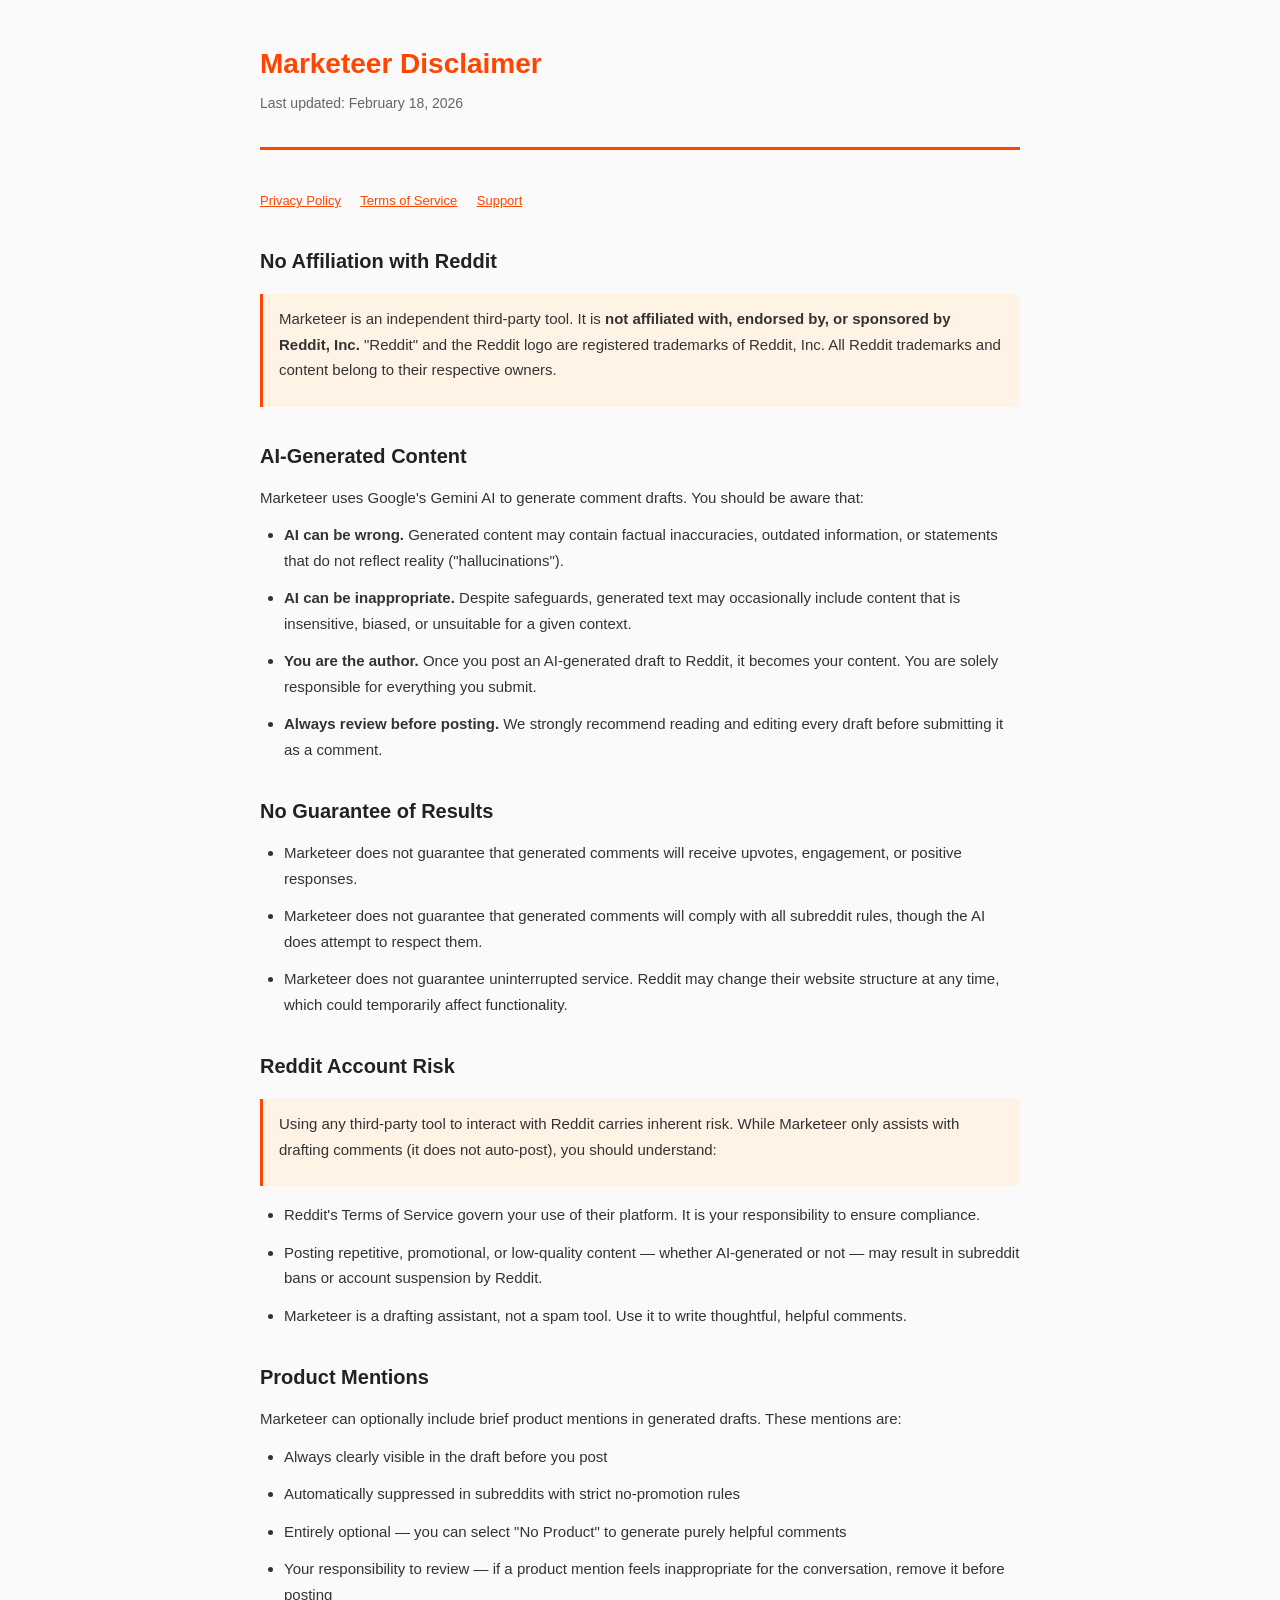
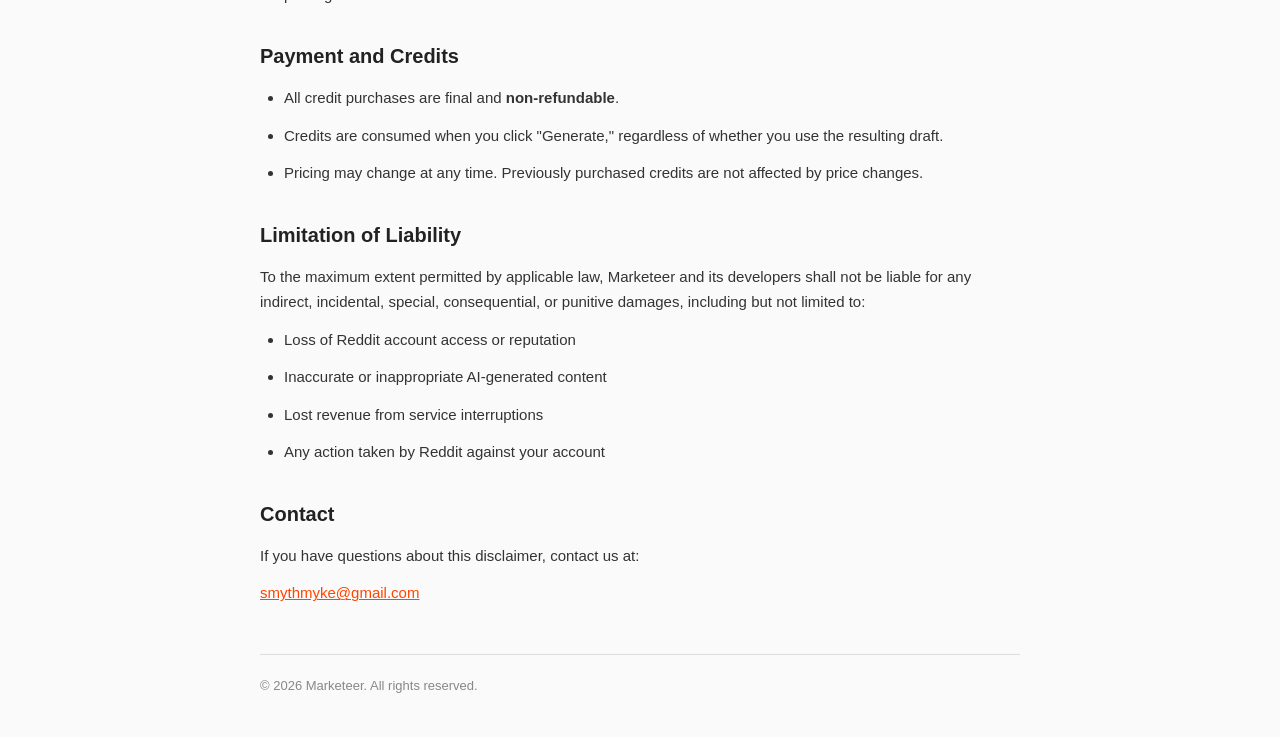
==== docs/disclaimer.html @ 3c76d493 "Add disclaimer and support pages, rebrand R → M, lock extension ID - Changed FAB button and all UI r" ====
<!DOCTYPE html>
<html lang="en">
<head>
    <meta charset="UTF-8">
    <meta name="viewport" content="width=device-width, initial-scale=1.0">
    <title>Disclaimer - Marketeer</title>
    <style>
        * { margin: 0; padding: 0; box-sizing: border-box; }
        body {
            font-family: -apple-system, BlinkMacSystemFont, 'Segoe UI', Roboto, sans-serif;
            line-height: 1.7;
            color: #333;
            max-width: 800px;
            margin: 0 auto;
            padding: 40px 20px;
            background: #fafafa;
        }
        header {
            border-bottom: 3px solid #ff4500;
            padding-bottom: 20px;
            margin-bottom: 40px;
        }
        h1 {
            color: #ff4500;
            font-size: 28px;
            margin-bottom: 4px;
        }
        .subtitle {
            color: #666;
            font-size: 14px;
        }
        h2 {
            color: #222;
            font-size: 20px;
            margin-top: 32px;
            margin-bottom: 12px;
        }
        p, li {
            margin-bottom: 12px;
            font-size: 15px;
        }
        ul {
            padding-left: 24px;
        }
        .highlight {
            background: #fff3e6;
            border-left: 3px solid #ff4500;
            padding: 12px 16px;
            margin: 16px 0;
            border-radius: 0 4px 4px 0;
        }
        footer {
            margin-top: 48px;
            padding-top: 20px;
            border-top: 1px solid #ddd;
            color: #888;
            font-size: 13px;
        }
        a { color: #ff4500; }
        .nav { margin-bottom: 24px; font-size: 13px; }
        .nav a { margin-right: 16px; }
    </style>
</head>
<body>
    <header>
        <h1>Marketeer Disclaimer</h1>
        <p class="subtitle">Last updated: February 18, 2026</p>
    </header>

    <div class="nav">
        <a href="privacy-policy.html">Privacy Policy</a>
        <a href="terms-of-service.html">Terms of Service</a>
        <a href="support.html">Support</a>
    </div>

    <h2>No Affiliation with Reddit</h2>
    <div class="highlight">
        <p>Marketeer is an independent third-party tool. It is <strong>not affiliated with, endorsed by, or sponsored by Reddit, Inc.</strong> "Reddit" and the Reddit logo are registered trademarks of Reddit, Inc. All Reddit trademarks and content belong to their respective owners.</p>
    </div>

    <h2>AI-Generated Content</h2>
    <p>Marketeer uses Google's Gemini AI to generate comment drafts. You should be aware that:</p>
    <ul>
        <li><strong>AI can be wrong.</strong> Generated content may contain factual inaccuracies, outdated information, or statements that do not reflect reality ("hallucinations").</li>
        <li><strong>AI can be inappropriate.</strong> Despite safeguards, generated text may occasionally include content that is insensitive, biased, or unsuitable for a given context.</li>
        <li><strong>You are the author.</strong> Once you post an AI-generated draft to Reddit, it becomes your content. You are solely responsible for everything you submit.</li>
        <li><strong>Always review before posting.</strong> We strongly recommend reading and editing every draft before submitting it as a comment.</li>
    </ul>

    <h2>No Guarantee of Results</h2>
    <ul>
        <li>Marketeer does not guarantee that generated comments will receive upvotes, engagement, or positive responses.</li>
        <li>Marketeer does not guarantee that generated comments will comply with all subreddit rules, though the AI does attempt to respect them.</li>
        <li>Marketeer does not guarantee uninterrupted service. Reddit may change their website structure at any time, which could temporarily affect functionality.</li>
    </ul>

    <h2>Reddit Account Risk</h2>
    <div class="highlight">
        <p>Using any third-party tool to interact with Reddit carries inherent risk. While Marketeer only assists with drafting comments (it does not auto-post), you should understand:</p>
    </div>
    <ul>
        <li>Reddit's Terms of Service govern your use of their platform. It is your responsibility to ensure compliance.</li>
        <li>Posting repetitive, promotional, or low-quality content — whether AI-generated or not — may result in subreddit bans or account suspension by Reddit.</li>
        <li>Marketeer is a drafting assistant, not a spam tool. Use it to write thoughtful, helpful comments.</li>
    </ul>

    <h2>Product Mentions</h2>
    <p>Marketeer can optionally include brief product mentions in generated drafts. These mentions are:</p>
    <ul>
        <li>Always clearly visible in the draft before you post</li>
        <li>Automatically suppressed in subreddits with strict no-promotion rules</li>
        <li>Entirely optional — you can select "No Product" to generate purely helpful comments</li>
        <li>Your responsibility to review — if a product mention feels inappropriate for the conversation, remove it before posting</li>
    </ul>

    <h2>Payment and Credits</h2>
    <ul>
        <li>All credit purchases are final and <strong>non-refundable</strong>.</li>
        <li>Credits are consumed when you click "Generate," regardless of whether you use the resulting draft.</li>
        <li>Pricing may change at any time. Previously purchased credits are not affected by price changes.</li>
    </ul>

    <h2>Limitation of Liability</h2>
    <p>To the maximum extent permitted by applicable law, Marketeer and its developers shall not be liable for any indirect, incidental, special, consequential, or punitive damages, including but not limited to:</p>
    <ul>
        <li>Loss of Reddit account access or reputation</li>
        <li>Inaccurate or inappropriate AI-generated content</li>
        <li>Lost revenue from service interruptions</li>
        <li>Any action taken by Reddit against your account</li>
    </ul>

    <h2>Contact</h2>
    <p>If you have questions about this disclaimer, contact us at:</p>
    <p><a href="mailto:smythmyke@gmail.com">smythmyke@gmail.com</a></p>

    <footer>
        &copy; 2026 Marketeer. All rights reserved.
    </footer>
</body>
</html>
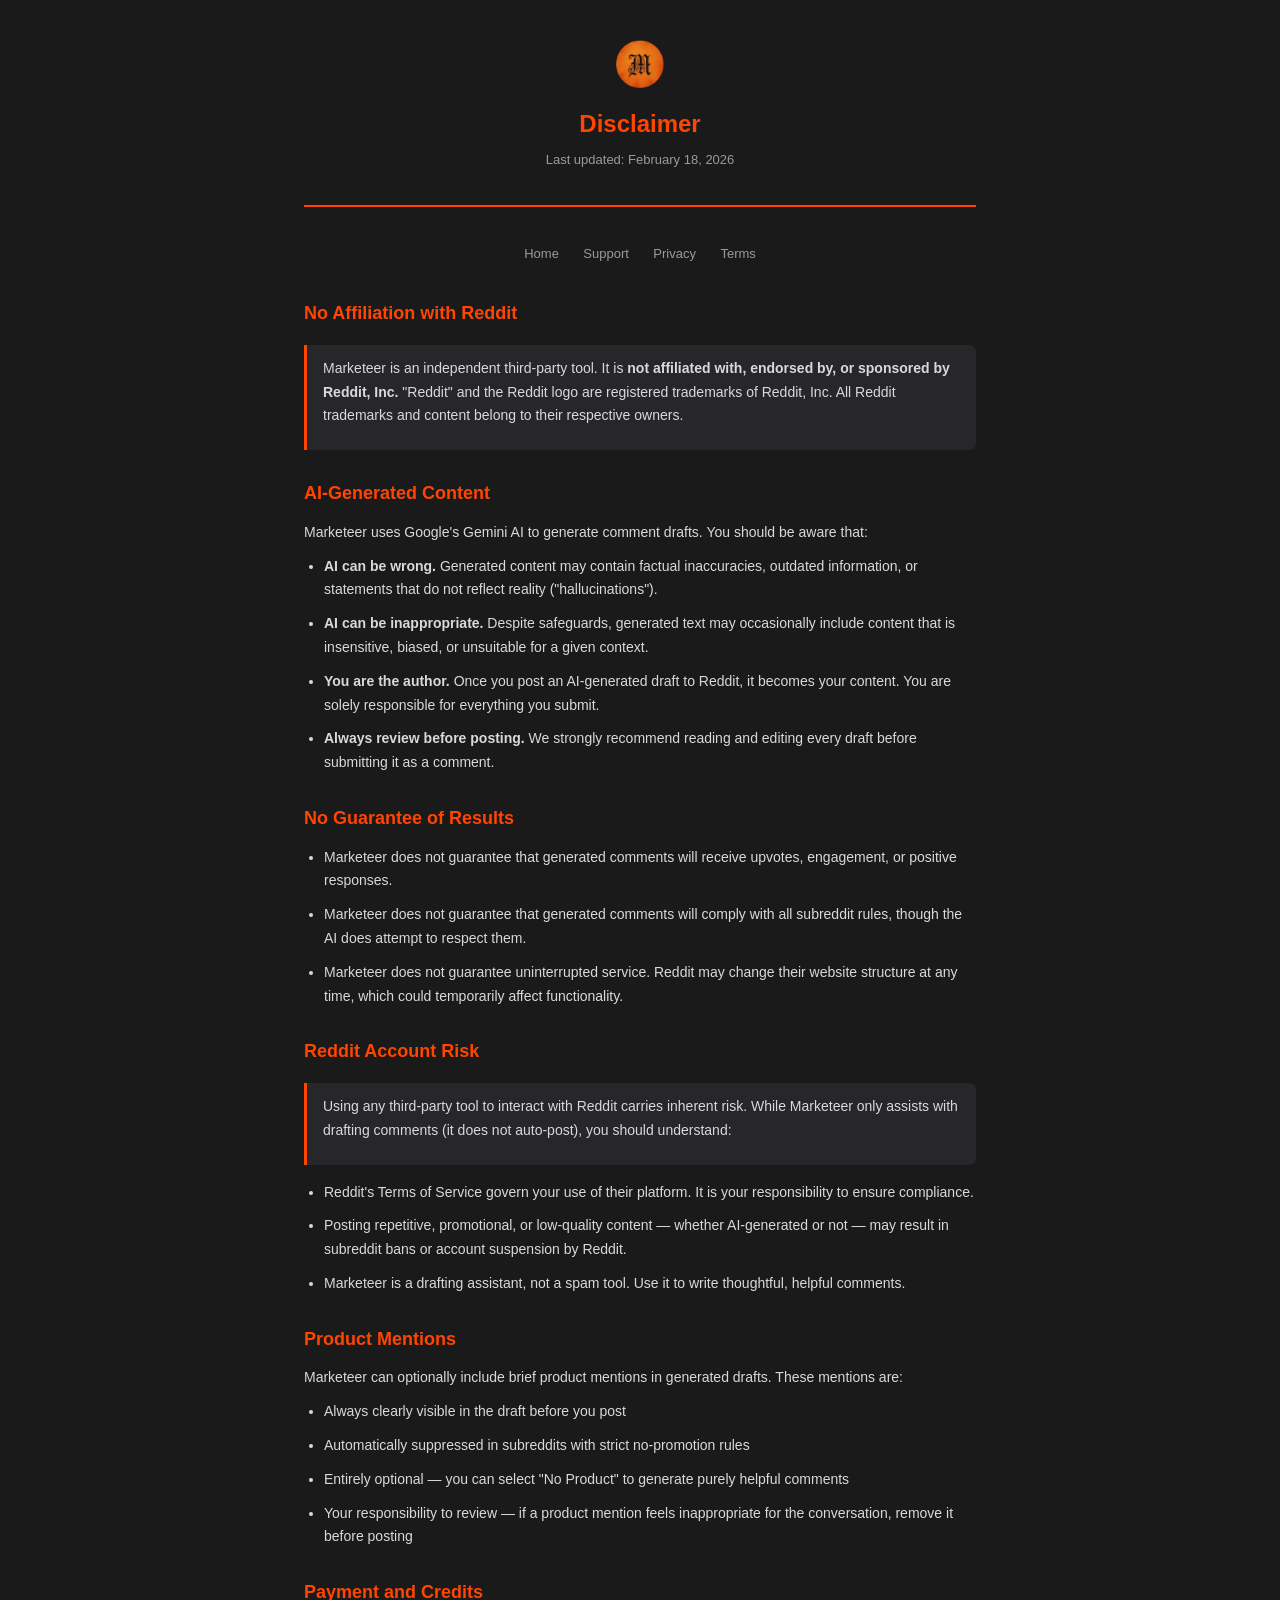
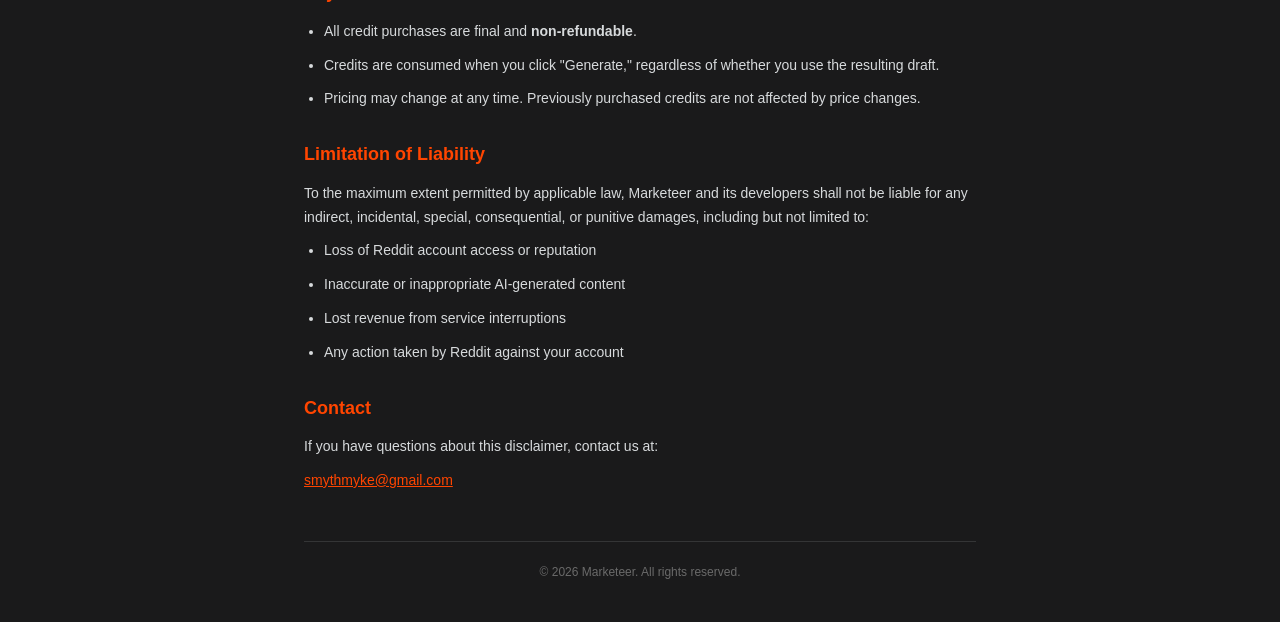
==== commit e07d8234: "Rebrand all public pages: dark theme, logo, consistent nav Co-Authored-By: Claude Opus 4.6 <noreply@" ====
--- a/docs/disclaimer.html
+++ b/docs/disclaimer.html
@@ -1,140 +1,122 @@
 <!DOCTYPE html>
 <html lang="en">
 <head>
-    <meta charset="UTF-8">
-    <meta name="viewport" content="width=device-width, initial-scale=1.0">
-    <title>Disclaimer - Marketeer</title>
-    <style>
-        * { margin: 0; padding: 0; box-sizing: border-box; }
-        body {
-            font-family: -apple-system, BlinkMacSystemFont, 'Segoe UI', Roboto, sans-serif;
-            line-height: 1.7;
-            color: #333;
-            max-width: 800px;
-            margin: 0 auto;
-            padding: 40px 20px;
-            background: #fafafa;
-        }
-        header {
-            border-bottom: 3px solid #ff4500;
-            padding-bottom: 20px;
-            margin-bottom: 40px;
-        }
-        h1 {
-            color: #ff4500;
-            font-size: 28px;
-            margin-bottom: 4px;
-        }
-        .subtitle {
-            color: #666;
-            font-size: 14px;
-        }
-        h2 {
-            color: #222;
-            font-size: 20px;
-            margin-top: 32px;
-            margin-bottom: 12px;
-        }
-        p, li {
-            margin-bottom: 12px;
-            font-size: 15px;
-        }
-        ul {
-            padding-left: 24px;
-        }
-        .highlight {
-            background: #fff3e6;
-            border-left: 3px solid #ff4500;
-            padding: 12px 16px;
-            margin: 16px 0;
-            border-radius: 0 4px 4px 0;
-        }
-        footer {
-            margin-top: 48px;
-            padding-top: 20px;
-            border-top: 1px solid #ddd;
-            color: #888;
-            font-size: 13px;
-        }
-        a { color: #ff4500; }
-        .nav { margin-bottom: 24px; font-size: 13px; }
-        .nav a { margin-right: 16px; }
-    </style>
+  <meta charset="UTF-8">
+  <meta name="viewport" content="width=device-width, initial-scale=1.0">
+  <title>Disclaimer - Marketeer</title>
+  <style>
+    * { margin: 0; padding: 0; box-sizing: border-box; }
+    body {
+      font-family: -apple-system, BlinkMacSystemFont, 'Segoe UI', Roboto, sans-serif;
+      background: #1a1a1b;
+      color: #d7dadc;
+      line-height: 1.7;
+    }
+    .page-wrap { max-width: 720px; margin: 0 auto; padding: 40px 24px; }
+    header { text-align: center; padding-bottom: 24px; margin-bottom: 32px; border-bottom: 2px solid #ff4500; }
+    .logo { width: 48px; height: 48px; margin-bottom: 8px; }
+    header h1 { font-size: 24px; color: #ff4500; margin-bottom: 4px; }
+    .subtitle { font-size: 13px; color: #9a9a9a; }
+    nav { text-align: center; margin-bottom: 32px; }
+    nav a { color: #9a9a9a; text-decoration: none; font-size: 13px; margin: 0 10px; transition: color 0.15s; }
+    nav a:hover { color: #ff4500; }
+    h2 { color: #ff4500; font-size: 18px; margin-top: 28px; margin-bottom: 12px; }
+    p, li { margin-bottom: 10px; font-size: 14px; }
+    ul { padding-left: 20px; }
+    a { color: #ff4500; }
+    .highlight {
+      background: #272729;
+      border-left: 3px solid #ff4500;
+      padding: 12px 16px;
+      margin: 16px 0;
+      border-radius: 0 6px 6px 0;
+    }
+    footer {
+      margin-top: 48px;
+      padding-top: 20px;
+      border-top: 1px solid #343536;
+      color: #6a6a6a;
+      font-size: 12px;
+      text-align: center;
+    }
+  </style>
 </head>
 <body>
+  <div class="page-wrap">
     <header>
-        <h1>Marketeer Disclaimer</h1>
-        <p class="subtitle">Last updated: February 18, 2026</p>
+      <a href="index.html"><img class="logo" src="icon128.png" alt="Marketeer"></a>
+      <h1>Disclaimer</h1>
+      <p class="subtitle">Last updated: February 18, 2026</p>
     </header>
 
-    <div class="nav">
-        <a href="privacy-policy.html">Privacy Policy</a>
-        <a href="terms-of-service.html">Terms of Service</a>
-        <a href="support.html">Support</a>
-    </div>
+    <nav>
+      <a href="index.html">Home</a>
+      <a href="support.html">Support</a>
+      <a href="privacy-policy.html">Privacy</a>
+      <a href="terms-of-service.html">Terms</a>
+    </nav>
 
     <h2>No Affiliation with Reddit</h2>
     <div class="highlight">
-        <p>Marketeer is an independent third-party tool. It is <strong>not affiliated with, endorsed by, or sponsored by Reddit, Inc.</strong> "Reddit" and the Reddit logo are registered trademarks of Reddit, Inc. All Reddit trademarks and content belong to their respective owners.</p>
+      <p>Marketeer is an independent third-party tool. It is <strong>not affiliated with, endorsed by, or sponsored by Reddit, Inc.</strong> "Reddit" and the Reddit logo are registered trademarks of Reddit, Inc. All Reddit trademarks and content belong to their respective owners.</p>
     </div>
 
     <h2>AI-Generated Content</h2>
     <p>Marketeer uses Google's Gemini AI to generate comment drafts. You should be aware that:</p>
     <ul>
-        <li><strong>AI can be wrong.</strong> Generated content may contain factual inaccuracies, outdated information, or statements that do not reflect reality ("hallucinations").</li>
-        <li><strong>AI can be inappropriate.</strong> Despite safeguards, generated text may occasionally include content that is insensitive, biased, or unsuitable for a given context.</li>
-        <li><strong>You are the author.</strong> Once you post an AI-generated draft to Reddit, it becomes your content. You are solely responsible for everything you submit.</li>
-        <li><strong>Always review before posting.</strong> We strongly recommend reading and editing every draft before submitting it as a comment.</li>
+      <li><strong>AI can be wrong.</strong> Generated content may contain factual inaccuracies, outdated information, or statements that do not reflect reality ("hallucinations").</li>
+      <li><strong>AI can be inappropriate.</strong> Despite safeguards, generated text may occasionally include content that is insensitive, biased, or unsuitable for a given context.</li>
+      <li><strong>You are the author.</strong> Once you post an AI-generated draft to Reddit, it becomes your content. You are solely responsible for everything you submit.</li>
+      <li><strong>Always review before posting.</strong> We strongly recommend reading and editing every draft before submitting it as a comment.</li>
     </ul>
 
     <h2>No Guarantee of Results</h2>
     <ul>
-        <li>Marketeer does not guarantee that generated comments will receive upvotes, engagement, or positive responses.</li>
-        <li>Marketeer does not guarantee that generated comments will comply with all subreddit rules, though the AI does attempt to respect them.</li>
-        <li>Marketeer does not guarantee uninterrupted service. Reddit may change their website structure at any time, which could temporarily affect functionality.</li>
+      <li>Marketeer does not guarantee that generated comments will receive upvotes, engagement, or positive responses.</li>
+      <li>Marketeer does not guarantee that generated comments will comply with all subreddit rules, though the AI does attempt to respect them.</li>
+      <li>Marketeer does not guarantee uninterrupted service. Reddit may change their website structure at any time, which could temporarily affect functionality.</li>
     </ul>
 
     <h2>Reddit Account Risk</h2>
     <div class="highlight">
-        <p>Using any third-party tool to interact with Reddit carries inherent risk. While Marketeer only assists with drafting comments (it does not auto-post), you should understand:</p>
+      <p>Using any third-party tool to interact with Reddit carries inherent risk. While Marketeer only assists with drafting comments (it does not auto-post), you should understand:</p>
     </div>
     <ul>
-        <li>Reddit's Terms of Service govern your use of their platform. It is your responsibility to ensure compliance.</li>
-        <li>Posting repetitive, promotional, or low-quality content — whether AI-generated or not — may result in subreddit bans or account suspension by Reddit.</li>
-        <li>Marketeer is a drafting assistant, not a spam tool. Use it to write thoughtful, helpful comments.</li>
+      <li>Reddit's Terms of Service govern your use of their platform. It is your responsibility to ensure compliance.</li>
+      <li>Posting repetitive, promotional, or low-quality content — whether AI-generated or not — may result in subreddit bans or account suspension by Reddit.</li>
+      <li>Marketeer is a drafting assistant, not a spam tool. Use it to write thoughtful, helpful comments.</li>
     </ul>
 
     <h2>Product Mentions</h2>
     <p>Marketeer can optionally include brief product mentions in generated drafts. These mentions are:</p>
     <ul>
-        <li>Always clearly visible in the draft before you post</li>
-        <li>Automatically suppressed in subreddits with strict no-promotion rules</li>
-        <li>Entirely optional — you can select "No Product" to generate purely helpful comments</li>
-        <li>Your responsibility to review — if a product mention feels inappropriate for the conversation, remove it before posting</li>
+      <li>Always clearly visible in the draft before you post</li>
+      <li>Automatically suppressed in subreddits with strict no-promotion rules</li>
+      <li>Entirely optional — you can select "No Product" to generate purely helpful comments</li>
+      <li>Your responsibility to review — if a product mention feels inappropriate for the conversation, remove it before posting</li>
     </ul>
 
     <h2>Payment and Credits</h2>
     <ul>
-        <li>All credit purchases are final and <strong>non-refundable</strong>.</li>
-        <li>Credits are consumed when you click "Generate," regardless of whether you use the resulting draft.</li>
-        <li>Pricing may change at any time. Previously purchased credits are not affected by price changes.</li>
+      <li>All credit purchases are final and <strong>non-refundable</strong>.</li>
+      <li>Credits are consumed when you click "Generate," regardless of whether you use the resulting draft.</li>
+      <li>Pricing may change at any time. Previously purchased credits are not affected by price changes.</li>
     </ul>
 
     <h2>Limitation of Liability</h2>
     <p>To the maximum extent permitted by applicable law, Marketeer and its developers shall not be liable for any indirect, incidental, special, consequential, or punitive damages, including but not limited to:</p>
     <ul>
-        <li>Loss of Reddit account access or reputation</li>
-        <li>Inaccurate or inappropriate AI-generated content</li>
-        <li>Lost revenue from service interruptions</li>
-        <li>Any action taken by Reddit against your account</li>
+      <li>Loss of Reddit account access or reputation</li>
+      <li>Inaccurate or inappropriate AI-generated content</li>
+      <li>Lost revenue from service interruptions</li>
+      <li>Any action taken by Reddit against your account</li>
     </ul>
 
     <h2>Contact</h2>
     <p>If you have questions about this disclaimer, contact us at:</p>
     <p><a href="mailto:smythmyke@gmail.com">smythmyke@gmail.com</a></p>
 
-    <footer>
-        &copy; 2026 Marketeer. All rights reserved.
-    </footer>
+    <footer>&copy; 2026 Marketeer. All rights reserved.</footer>
+  </div>
 </body>
 </html>
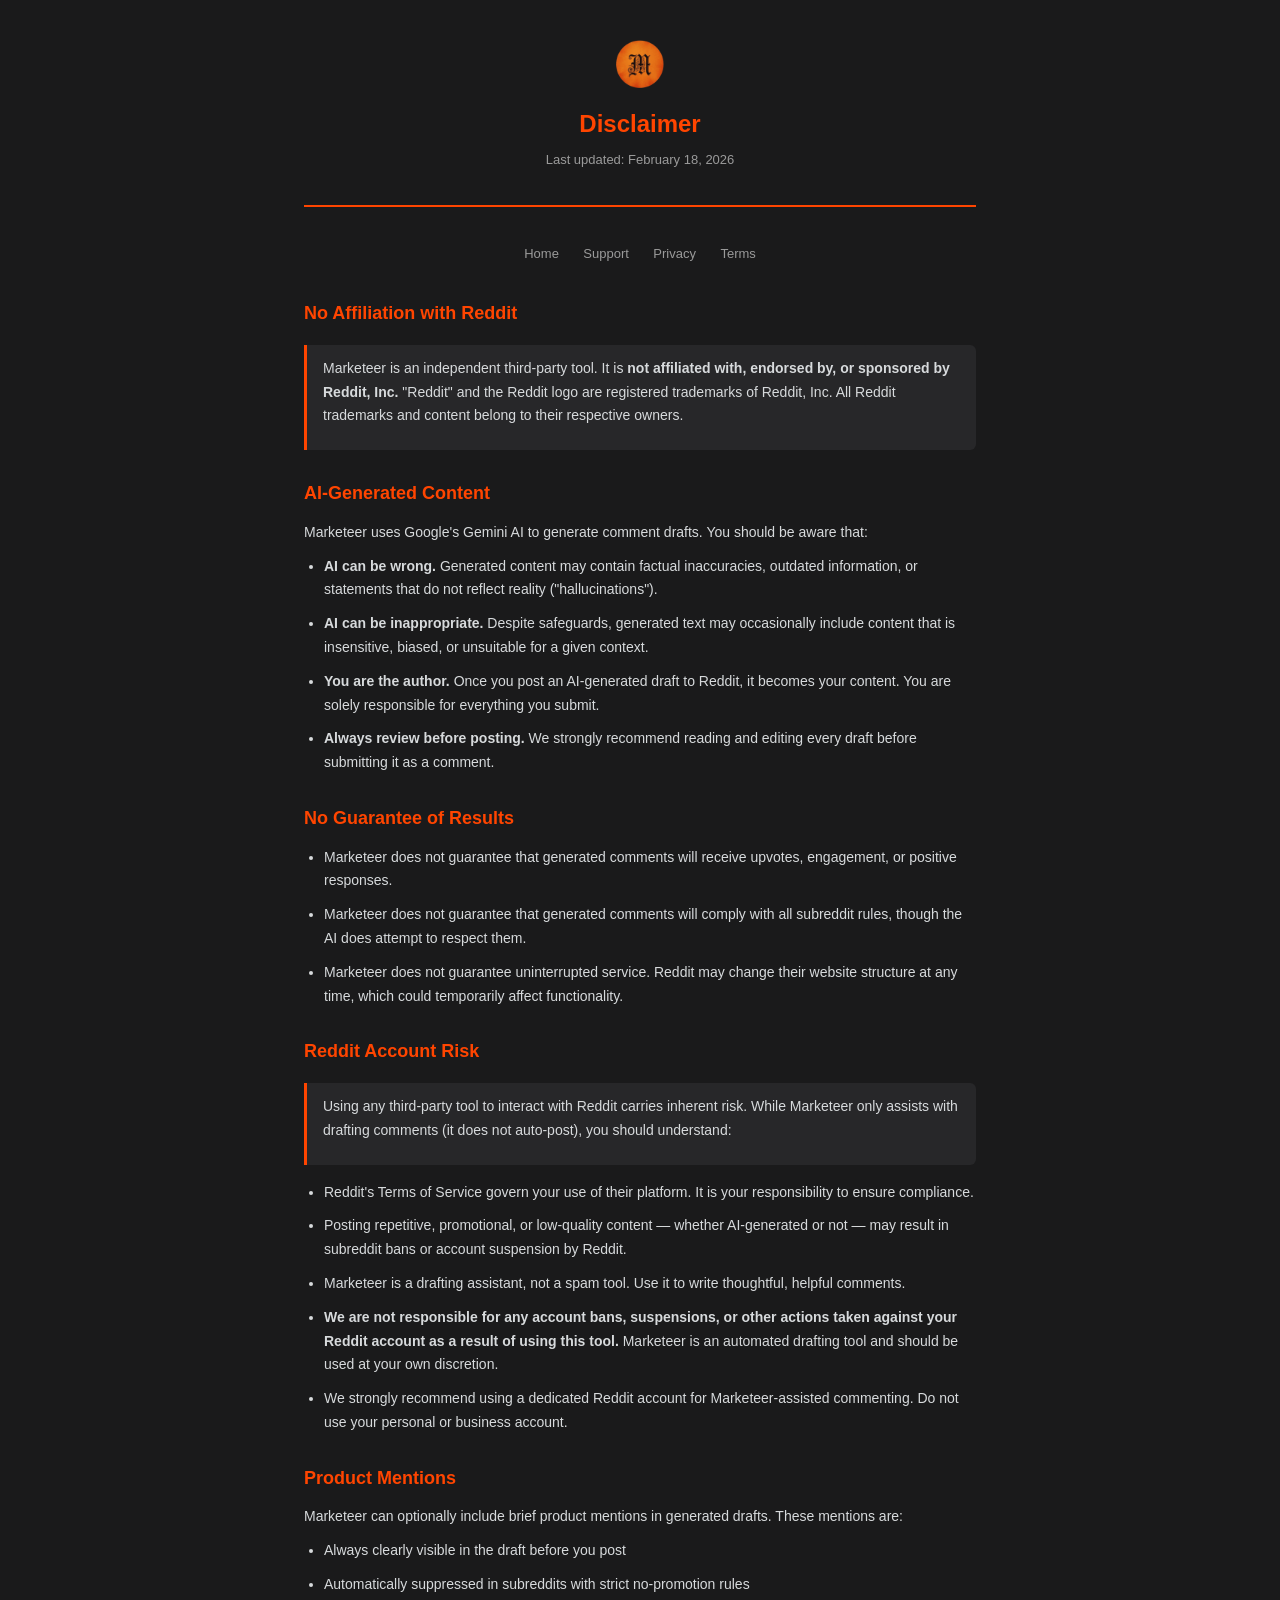
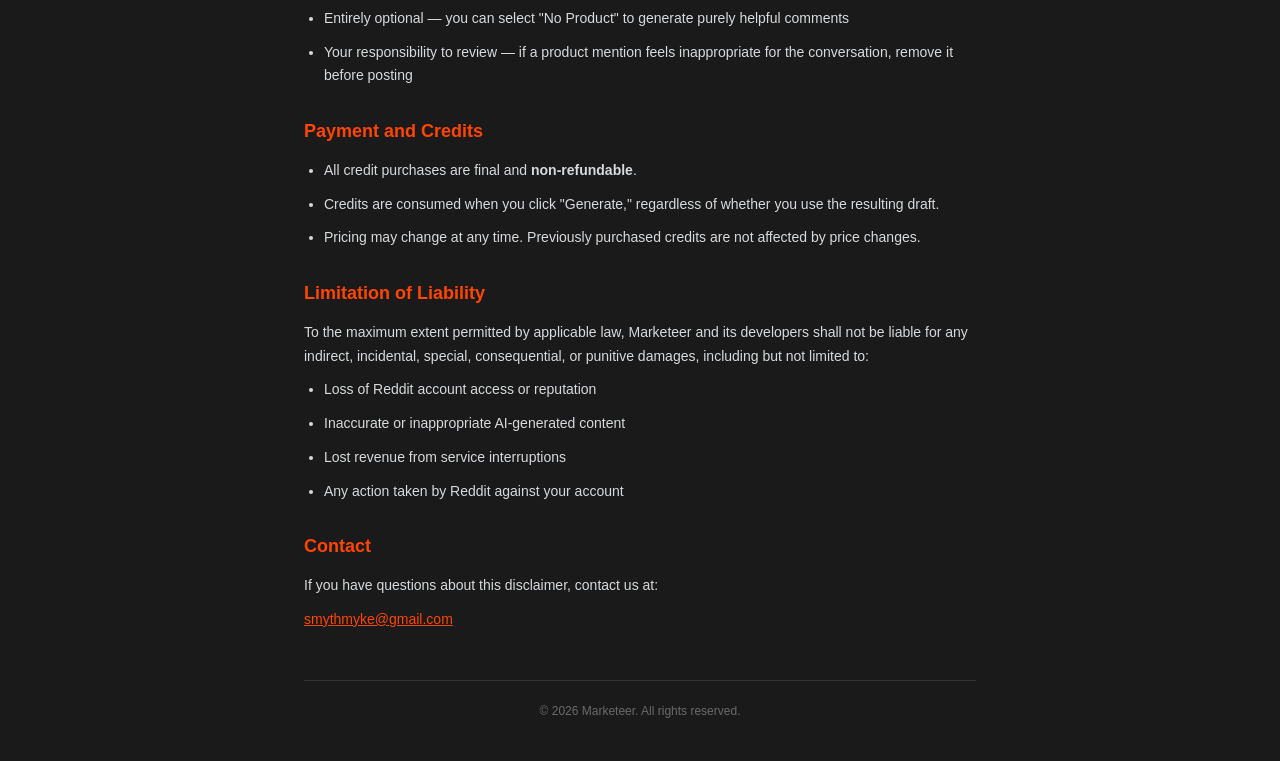
==== commit fbfb1495: "Add liability disclaimer for account bans to welcome and disclaimer pages Co-Authored-By: Claude Opu" ====
--- a/docs/disclaimer.html
+++ b/docs/disclaimer.html
@@ -85,6 +85,8 @@
       <li>Reddit's Terms of Service govern your use of their platform. It is your responsibility to ensure compliance.</li>
       <li>Posting repetitive, promotional, or low-quality content — whether AI-generated or not — may result in subreddit bans or account suspension by Reddit.</li>
       <li>Marketeer is a drafting assistant, not a spam tool. Use it to write thoughtful, helpful comments.</li>
+      <li><strong>We are not responsible for any account bans, suspensions, or other actions taken against your Reddit account as a result of using this tool.</strong> Marketeer is an automated drafting tool and should be used at your own discretion.</li>
+      <li>We strongly recommend using a dedicated Reddit account for Marketeer-assisted commenting. Do not use your personal or business account.</li>
     </ul>
 
     <h2>Product Mentions</h2>
